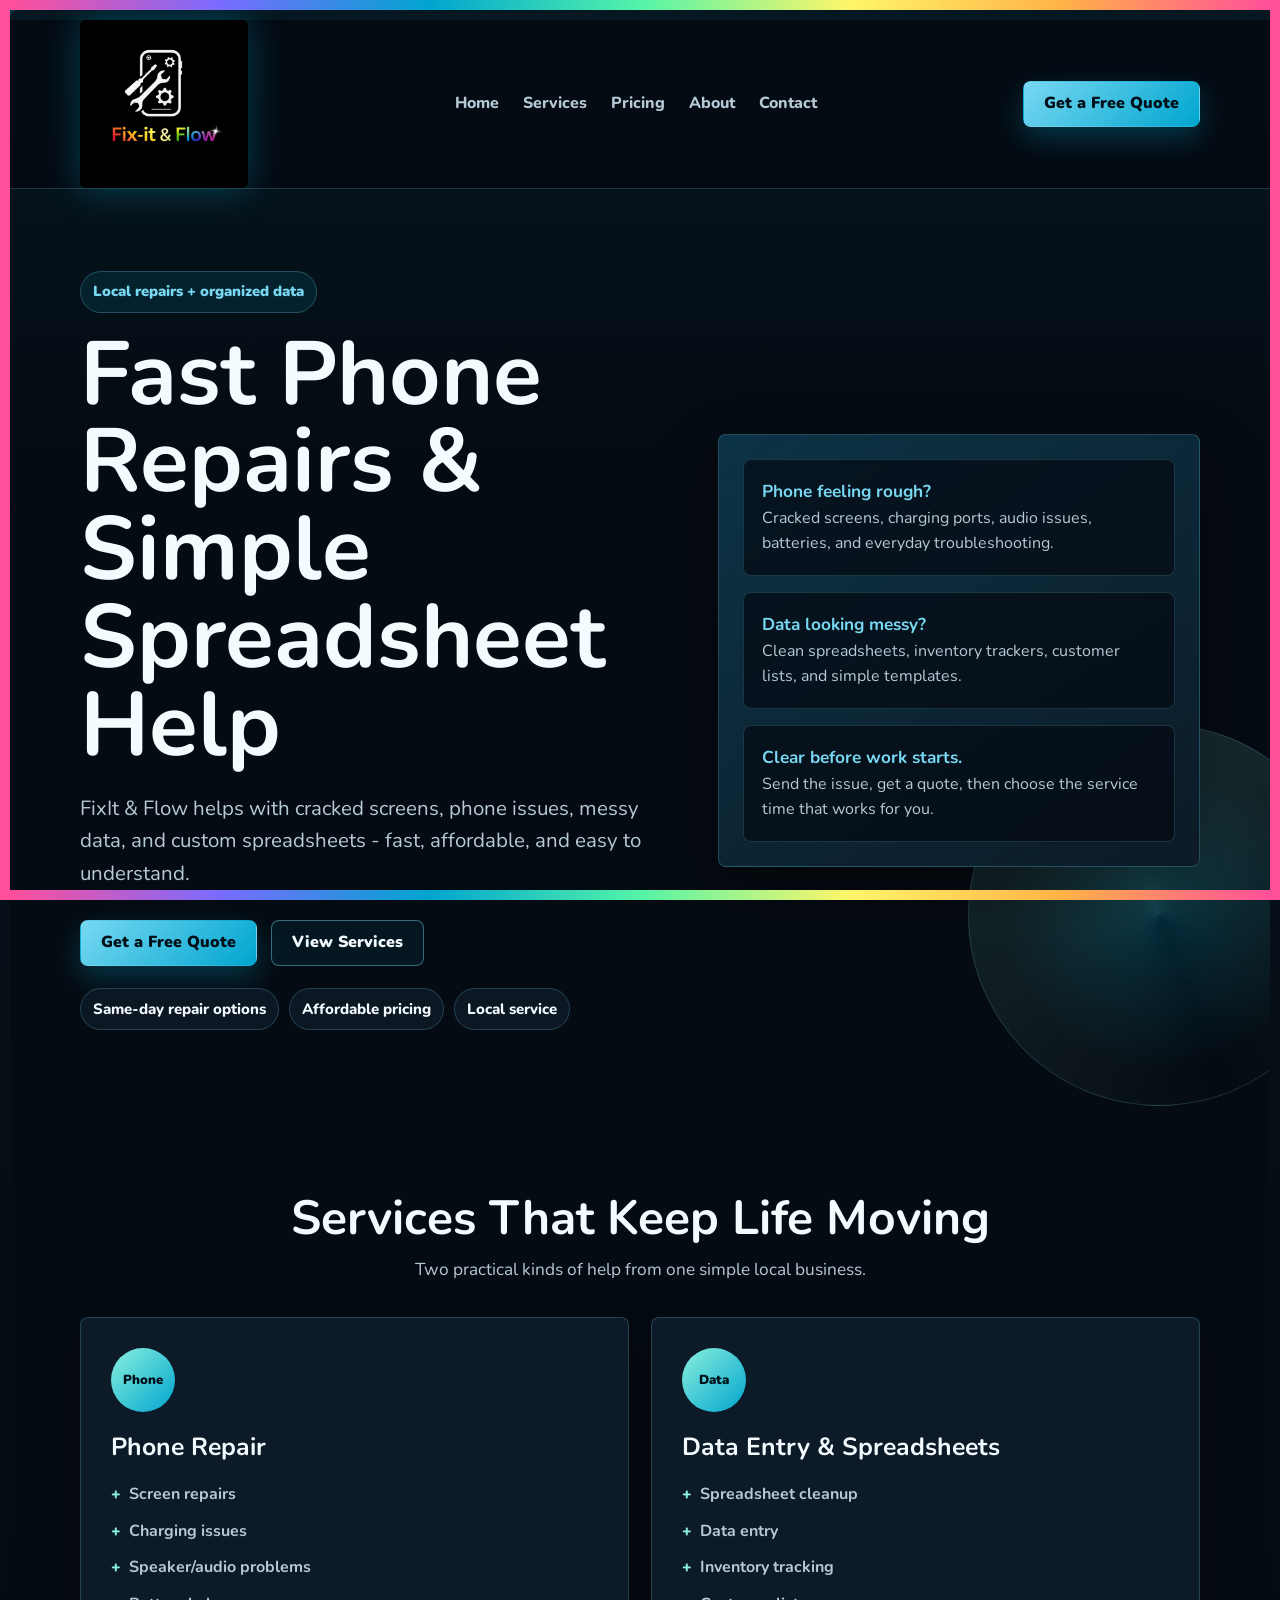
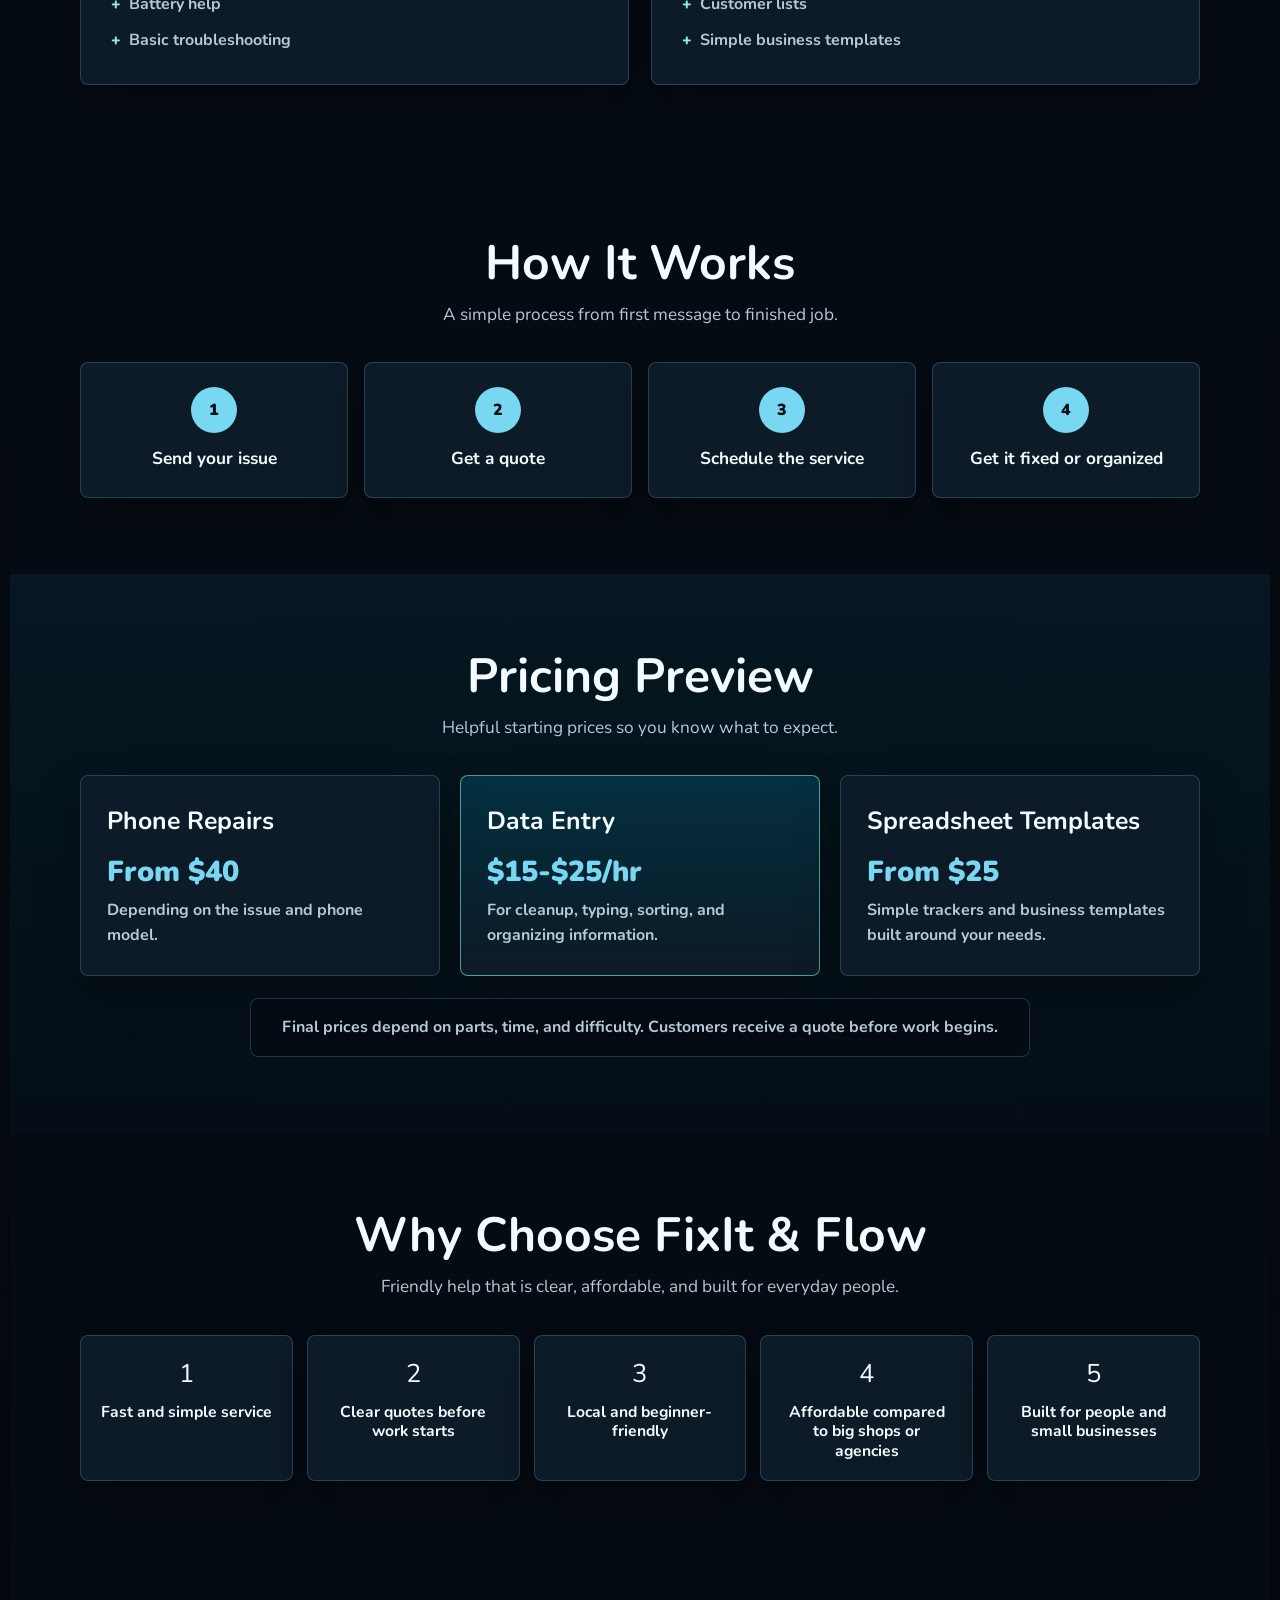
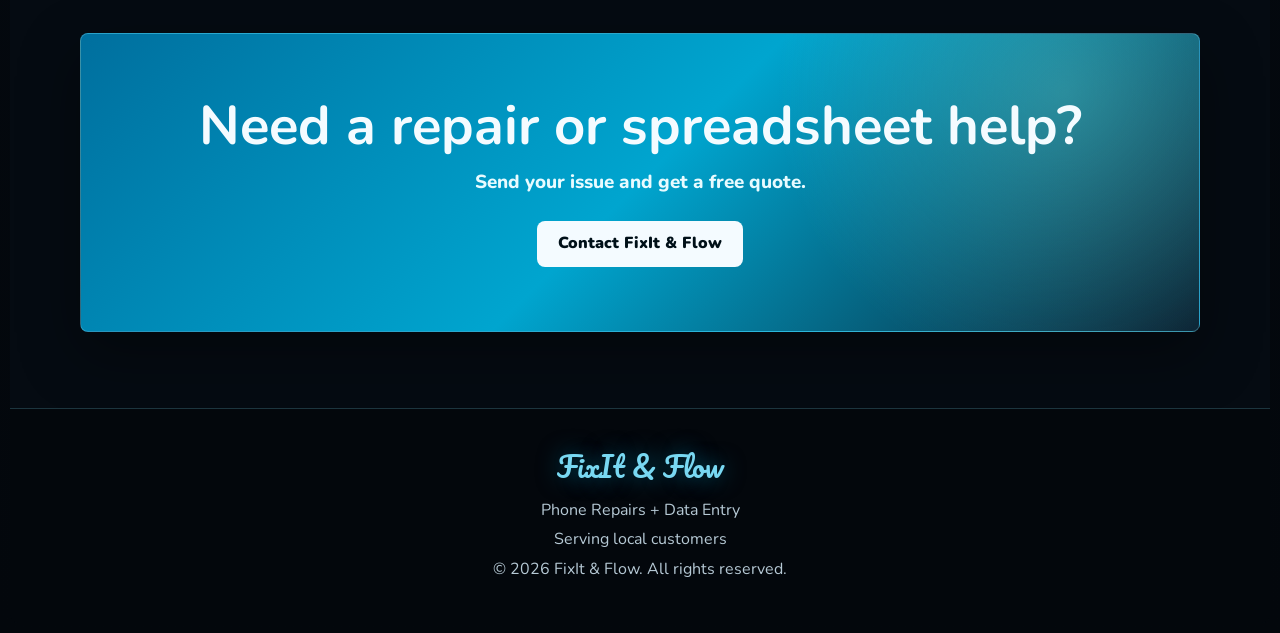
==== index.html @ 0f283ef3 "Add services page with pricing cards" ====
﻿<!DOCTYPE html>
<html lang="en">
<head>
  <meta charset="UTF-8">
  <meta name="viewport" content="width=device-width, initial-scale=1.0">
  <title>FixIt & Flow Website</title>
  <link rel="preconnect" href="https://fonts.googleapis.com">
  <link rel="preconnect" href="https://fonts.gstatic.com" crossorigin>
  <link href="https://fonts.googleapis.com/css2?family=Nunito:wght@400;600;700;800;900&family=Pacifico&display=swap" rel="stylesheet">
  <style>
    :root {
      --black: #050b12;
      --black-soft: #0a1420;
      --black-card: #0d1a27;
      --blue: #00A5CF;
      --blue-deep: #006f9e;
      --sky: #78d8f2;
      --mint: #8af0dd;
      --text: #f4fbff;
      --muted: #b6c9d5;
      --line: rgba(120, 216, 242, 0.22);
      --shadow: 0 22px 60px rgba(0, 0, 0, 0.38);
      --radius: 8px;
    }

    * {
      box-sizing: border-box;
      margin: 0;
      padding: 0;
    }

    html {
      scroll-behavior: smooth;
    }

    body {
      min-height: 100vh;
      color: var(--text);
      font-family: "Nunito", system-ui, sans-serif;
      background:
        radial-gradient(circle at top left, rgba(0, 165, 207, 0.25), transparent 34rem),
        radial-gradient(circle at 80% 10%, rgba(138, 240, 221, 0.14), transparent 32rem),
        linear-gradient(180deg, #08131e 0%, var(--black) 42%, #03070c 100%);
      line-height: 1.6;
      padding: 10px;
    }

    body::before {
      content: "";
      position: fixed;
      inset: 0;
      z-index: 50;
      pointer-events: none;
      border: 10px solid transparent;
      border-image: linear-gradient(270deg, #ff4f9a, #ffb347, #fff56a, #54f4a8, #00A5CF, #7a6cff, #ff4f9a) 1;
    }

    a {
      color: inherit;
      text-decoration: none;
    }

    ul {
      list-style: none;
    }

    .page {
      overflow: hidden;
      border-radius: 8px;
      background:
        linear-gradient(180deg, rgba(0, 165, 207, 0.08), rgba(0, 0, 0, 0) 28rem),
        var(--black);
    }

    .container {
      width: min(1120px, calc(100% - 32px));
      margin: 0 auto;
    }

    .section {
      padding: 76px 0;
    }

    .section-heading {
      max-width: 720px;
      margin: 0 auto 34px;
      text-align: center;
    }

    .section-heading h2 {
      margin-bottom: 10px;
      color: var(--text);
      font-size: clamp(2rem, 4vw, 3rem);
      line-height: 1.12;
    }

    .section-heading p {
      color: var(--muted);
      font-size: 1.08rem;
    }

    .site-header {
      position: sticky;
      top: 10px;
      z-index: 20;
      border-bottom: 1px solid var(--line);
      background: rgba(5, 11, 18, 0.9);
      backdrop-filter: blur(18px);
    }

    .nav {
      display: flex;
      align-items: center;
      justify-content: space-between;
      min-height: 78px;
      gap: 24px;
    }

    .logo {
      color: var(--sky);
      font-family: "Pacifico", cursive;
      font-size: clamp(1.7rem, 4vw, 2.25rem);
      text-shadow: 0 0 22px rgba(0, 165, 207, 0.5);
      white-space: nowrap;
    }

    .header-logo {
      display: inline-flex;
      align-items: center;
      flex: 0 0 auto;
    }

    .header-logo img {
      display: block;
      width: clamp(118px, 18vw, 168px);
      height: auto;
      border-radius: 6px;
      filter: drop-shadow(0 0 18px rgba(0, 165, 207, 0.35));
    }

    .nav-links {
      display: flex;
      align-items: center;
      gap: 24px;
      color: var(--muted);
      font-weight: 800;
    }

    .nav-links a:hover {
      color: var(--sky);
    }

    .button {
      display: inline-flex;
      align-items: center;
      justify-content: center;
      min-height: 46px;
      padding: 0 20px;
      border: 1px solid transparent;
      border-radius: var(--radius);
      font-weight: 900;
      transition: transform 180ms ease, box-shadow 180ms ease, background 180ms ease;
    }

    .button:hover {
      transform: translateY(-2px);
    }

    .button-primary {
      color: #001018;
      background: linear-gradient(135deg, var(--sky), var(--blue));
      box-shadow: 0 12px 28px rgba(0, 165, 207, 0.28);
    }

    .button-primary:hover {
      box-shadow: 0 16px 34px rgba(0, 165, 207, 0.38);
    }

    .button-secondary {
      color: var(--text);
      border-color: rgba(120, 216, 242, 0.44);
      background: rgba(0, 165, 207, 0.08);
    }

    .button-light {
      color: #001018;
      background: var(--text);
    }

    .hero {
      position: relative;
      padding: 92px 0 86px;
    }

    .hero::after {
      content: "";
      position: absolute;
      right: -80px;
      bottom: 10px;
      width: 380px;
      height: 380px;
      border: 1px solid rgba(120, 216, 242, 0.18);
      border-radius: 50%;
      background:
        radial-gradient(circle, rgba(0, 165, 207, 0.22), transparent 58%),
        conic-gradient(from 160deg, transparent, rgba(138, 240, 221, 0.18), transparent);
      opacity: 0.95;
    }

    .hero-grid {
      position: relative;
      z-index: 1;
      display: grid;
      grid-template-columns: minmax(0, 1.1fr) minmax(300px, 0.9fr);
      align-items: center;
      gap: 48px;
    }

    .eyebrow {
      display: inline-flex;
      margin-bottom: 18px;
      padding: 8px 12px;
      border: 1px solid rgba(120, 216, 242, 0.25);
      border-radius: 999px;
      color: var(--sky);
      background: rgba(0, 165, 207, 0.12);
      font-size: 0.92rem;
      font-weight: 900;
    }

    .hero h1 {
      max-width: 800px;
      font-size: clamp(2.8rem, 7vw, 5.8rem);
      line-height: 0.98;
      letter-spacing: 0;
    }

    .hero p {
      max-width: 650px;
      margin-top: 22px;
      color: var(--muted);
      font-size: clamp(1.05rem, 2vw, 1.28rem);
    }

    .hero-actions {
      display: flex;
      flex-wrap: wrap;
      gap: 14px;
      margin-top: 30px;
    }

    .badges {
      display: flex;
      flex-wrap: wrap;
      gap: 10px;
      margin-top: 22px;
    }

    .badge {
      padding: 8px 12px;
      border: 1px solid var(--line);
      border-radius: 999px;
      color: var(--text);
      background: rgba(13, 26, 39, 0.85);
      font-size: 0.94rem;
      font-weight: 800;
    }

    .hero-card {
      display: grid;
      gap: 16px;
      padding: 24px;
      border: 1px solid var(--line);
      border-radius: var(--radius);
      background:
        linear-gradient(145deg, rgba(0, 165, 207, 0.18), rgba(13, 26, 39, 0.94)),
        var(--black-card);
      box-shadow: var(--shadow);
    }

    .mini-card {
      padding: 18px;
      border: 1px solid rgba(120, 216, 242, 0.18);
      border-radius: var(--radius);
      background: rgba(5, 11, 18, 0.72);
    }

    .mini-card strong {
      display: block;
      color: var(--sky);
      font-size: 1.08rem;
    }

    .mini-card span {
      color: var(--muted);
    }

    .card-grid {
      display: grid;
      grid-template-columns: repeat(2, minmax(0, 1fr));
      gap: 22px;
    }

    .card,
    .price-card,
    .why-item,
    .step {
      border: 1px solid var(--line);
      border-radius: var(--radius);
      background: var(--black-card);
      box-shadow: 0 18px 44px rgba(0, 0, 0, 0.26);
    }

    .card {
      padding: 30px;
      transition: transform 180ms ease, border-color 180ms ease;
    }

    .card:hover,
    .price-card:hover,
    .why-item:hover,
    .step:hover {
      transform: translateY(-4px);
      border-color: rgba(120, 216, 242, 0.5);
    }

    .card-icon {
      width: 64px;
      height: 64px;
      display: grid;
      place-items: center;
      margin-bottom: 16px;
      border-radius: 50%;
      color: #001018;
      background: linear-gradient(135deg, var(--mint), var(--blue));
      font-size: 0.82rem;
      font-weight: 900;
      letter-spacing: 0;
    }

    .card h3,
    .price-card h3 {
      margin-bottom: 14px;
      font-size: 1.55rem;
    }

    .check-list {
      display: grid;
      gap: 11px;
      color: var(--muted);
      font-weight: 700;
    }

    .check-list li::before {
      content: "+";
      margin-right: 8px;
      color: var(--mint);
      font-weight: 900;
    }

    .steps-grid {
      display: grid;
      grid-template-columns: repeat(4, minmax(0, 1fr));
      gap: 16px;
    }

    .step {
      position: relative;
      padding: 24px 18px;
      text-align: center;
      transition: transform 180ms ease, border-color 180ms ease;
    }

    .step-number {
      display: grid;
      place-items: center;
      width: 46px;
      height: 46px;
      margin: 0 auto 12px;
      border-radius: 50%;
      color: #001018;
      background: var(--sky);
      font-weight: 900;
    }

    .step h3 {
      font-size: 1.08rem;
    }

    .pricing {
      background: linear-gradient(180deg, rgba(0, 165, 207, 0.08), rgba(0, 165, 207, 0.02));
    }

    .pricing-grid {
      display: grid;
      grid-template-columns: repeat(3, minmax(0, 1fr));
      gap: 20px;
    }

    .price-card {
      padding: 26px;
      transition: transform 180ms ease, border-color 180ms ease;
    }

    .price-card.featured {
      border-color: rgba(138, 240, 221, 0.58);
      background: linear-gradient(180deg, rgba(0, 165, 207, 0.2), var(--black-card));
    }

    .price {
      margin: 14px 0 10px;
      color: var(--sky);
      font-size: 1.8rem;
      font-weight: 900;
      line-height: 1.1;
    }

    .price-card p {
      color: var(--muted);
      font-weight: 700;
    }

    .pricing-note {
      margin: 22px auto 0;
      max-width: 780px;
      padding: 16px 18px;
      border: 1px solid var(--line);
      border-radius: var(--radius);
      color: var(--muted);
      background: rgba(5, 11, 18, 0.72);
      text-align: center;
      font-weight: 700;
    }

    .why-grid {
      display: grid;
      grid-template-columns: repeat(5, minmax(0, 1fr));
      gap: 14px;
    }

    .why-item {
      padding: 18px;
      text-align: center;
      transition: transform 180ms ease, border-color 180ms ease;
    }

    .why-item span {
      display: block;
      margin-bottom: 8px;
      font-size: 1.6rem;
    }

    .why-item strong {
      display: block;
      font-size: 0.98rem;
      line-height: 1.25;
    }

    .cta {
      padding: 76px 0;
    }

    .cta-panel {
      padding: clamp(34px, 7vw, 64px);
      border: 1px solid rgba(120, 216, 242, 0.35);
      border-radius: var(--radius);
      background:
        radial-gradient(circle at 88% 20%, rgba(138, 240, 221, 0.28), transparent 18rem),
        linear-gradient(135deg, var(--blue-deep), var(--blue), #0b2232);
      color: var(--text);
      text-align: center;
      box-shadow: var(--shadow);
    }

    .cta-panel h2 {
      font-size: clamp(2rem, 5vw, 3.4rem);
      line-height: 1.05;
    }

    .cta-panel p {
      margin: 12px auto 24px;
      max-width: 520px;
      color: #e8fbff;
      font-size: 1.18rem;
      font-weight: 800;
    }

    .footer {
      padding: 36px 0;
      border-top: 1px solid var(--line);
      color: var(--muted);
      background: #03070c;
      text-align: center;
    }

    .footer .logo {
      display: block;
      margin-bottom: 8px;
      font-size: 1.75rem;
    }

    .footer p {
      margin: 4px 0;
    }

    @media (max-width: 900px) {
      .nav {
        align-items: flex-start;
        flex-direction: column;
        padding: 16px 0;
      }

      .nav-links {
        width: 100%;
        flex-wrap: wrap;
        gap: 14px 18px;
      }

      .nav .button {
        width: 100%;
      }

      .hero-grid,
      .card-grid,
      .pricing-grid {
        grid-template-columns: 1fr;
      }

      .steps-grid,
      .why-grid {
        grid-template-columns: repeat(2, minmax(0, 1fr));
      }
    }

    @media (max-width: 560px) {
      body {
        padding: 7px;
      }

      body::before {
        border-width: 7px;
      }

      .container {
        width: min(100% - 22px, 1120px);
      }

      .section {
        padding: 56px 0;
      }

      .hero {
        padding: 58px 0 56px;
      }

      .header-logo img {
        width: 132px;
      }

      .hero-actions .button {
        width: 100%;
      }

      .badges {
        align-items: stretch;
        flex-direction: column;
      }

      .steps-grid,
      .why-grid {
        grid-template-columns: 1fr;
      }

      .card,
      .price-card,
      .hero-card {
        padding: 22px;
      }
    }
  </style>
</head>
<body>
  <div class="page">
    <header class="site-header" id="home">
      <nav class="container nav" aria-label="Main navigation">
        <a class="header-logo" href="index.html" aria-label="FixIt & Flow home">
          <img src="fixit-flow-logo.jpeg" alt="Fix-it & Flow logo">
        </a>
        <div class="nav-links">
          <a href="index.html">Home</a>
          <a href="services.html">Services</a>
          <a href="services.html#pricing">Pricing</a>
          <a href="about.html">About</a>
          <a href="business-card.html">Contact</a>
        </div>
        <a class="button button-primary" href="business-card.html">Get a Free Quote</a>
      </nav>
    </header>

    <main>
      <section class="hero">
        <div class="container hero-grid">
          <div>
            <span class="eyebrow">Local repairs + organized data</span>
            <h1>Fast Phone Repairs & Simple Spreadsheet Help</h1>
            <p>FixIt & Flow helps with cracked screens, phone issues, messy data, and custom spreadsheets - fast, affordable, and easy to understand.</p>
            <div class="hero-actions">
              <a class="button button-primary" href="business-card.html">Get a Free Quote</a>
              <a class="button button-secondary" href="services.html">View Services</a>
            </div>
            <div class="badges">
              <span class="badge">Same-day repair options</span>
              <span class="badge">Affordable pricing</span>
              <span class="badge">Local service</span>
            </div>
          </div>

          <div class="hero-card" aria-label="Service highlights">
            <div class="mini-card">
              <strong>Phone feeling rough?</strong>
              <span>Cracked screens, charging ports, audio issues, batteries, and everyday troubleshooting.</span>
            </div>
            <div class="mini-card">
              <strong>Data looking messy?</strong>
              <span>Clean spreadsheets, inventory trackers, customer lists, and simple templates.</span>
            </div>
            <div class="mini-card">
              <strong>Clear before work starts.</strong>
              <span>Send the issue, get a quote, then choose the service time that works for you.</span>
            </div>
          </div>
        </div>
      </section>

      <section class="section" id="services">
        <div class="container">
          <div class="section-heading">
            <h2>Services That Keep Life Moving</h2>
            <p>Two practical kinds of help from one simple local business.</p>
          </div>

          <div class="card-grid">
            <article class="card">
              <div class="card-icon">Phone</div>
              <h3>Phone Repair</h3>
              <ul class="check-list">
                <li>Screen repairs</li>
                <li>Charging issues</li>
                <li>Speaker/audio problems</li>
                <li>Battery help</li>
                <li>Basic troubleshooting</li>
              </ul>
            </article>

            <article class="card">
              <div class="card-icon">Data</div>
              <h3>Data Entry & Spreadsheets</h3>
              <ul class="check-list">
                <li>Spreadsheet cleanup</li>
                <li>Data entry</li>
                <li>Inventory tracking</li>
                <li>Customer lists</li>
                <li>Simple business templates</li>
              </ul>
            </article>
          </div>
        </div>
      </section>

      <section class="section">
        <div class="container">
          <div class="section-heading">
            <h2>How It Works</h2>
            <p>A simple process from first message to finished job.</p>
          </div>

          <div class="steps-grid">
            <article class="step">
              <div class="step-number">1</div>
              <h3>Send your issue</h3>
            </article>
            <article class="step">
              <div class="step-number">2</div>
              <h3>Get a quote</h3>
            </article>
            <article class="step">
              <div class="step-number">3</div>
              <h3>Schedule the service</h3>
            </article>
            <article class="step">
              <div class="step-number">4</div>
              <h3>Get it fixed or organized</h3>
            </article>
          </div>
        </div>
      </section>

      <section class="section pricing" id="pricing">
        <div class="container">
          <div class="section-heading">
            <h2>Pricing Preview</h2>
            <p>Helpful starting prices so you know what to expect.</p>
          </div>

          <div class="pricing-grid">
            <article class="price-card">
              <h3>Phone Repairs</h3>
              <div class="price">From $40</div>
              <p>Depending on the issue and phone model.</p>
            </article>
            <article class="price-card featured">
              <h3>Data Entry</h3>
              <div class="price">$15-$25/hr</div>
              <p>For cleanup, typing, sorting, and organizing information.</p>
            </article>
            <article class="price-card">
              <h3>Spreadsheet Templates</h3>
              <div class="price">From $25</div>
              <p>Simple trackers and business templates built around your needs.</p>
            </article>
          </div>

          <p class="pricing-note">Final prices depend on parts, time, and difficulty. Customers receive a quote before work begins.</p>
        </div>
      </section>

      <section class="section" id="about">
        <div class="container">
          <div class="section-heading">
            <h2>Why Choose FixIt & Flow</h2>
            <p>Friendly help that is clear, affordable, and built for everyday people.</p>
          </div>

          <div class="why-grid">
            <article class="why-item"><span>1</span><strong>Fast and simple service</strong></article>
            <article class="why-item"><span>2</span><strong>Clear quotes before work starts</strong></article>
            <article class="why-item"><span>3</span><strong>Local and beginner-friendly</strong></article>
            <article class="why-item"><span>4</span><strong>Affordable compared to big shops or agencies</strong></article>
            <article class="why-item"><span>5</span><strong>Built for people and small businesses</strong></article>
          </div>
        </div>
      </section>

      <section class="cta" id="contact">
        <div class="container">
          <div class="cta-panel">
            <h2>Need a repair or spreadsheet help?</h2>
            <p>Send your issue and get a free quote.</p>
            <a class="button button-light" href="business-card.html">Contact FixIt & Flow</a>
          </div>
        </div>
      </section>
    </main>

    <footer class="footer">
      <div class="container">
        <span class="logo">FixIt & Flow</span>
        <p>Phone Repairs + Data Entry</p>
        <p>Serving local customers</p>
        <p>&copy; 2026 FixIt & Flow. All rights reserved.</p>
      </div>
    </footer>
  </div>
</body>
</html>
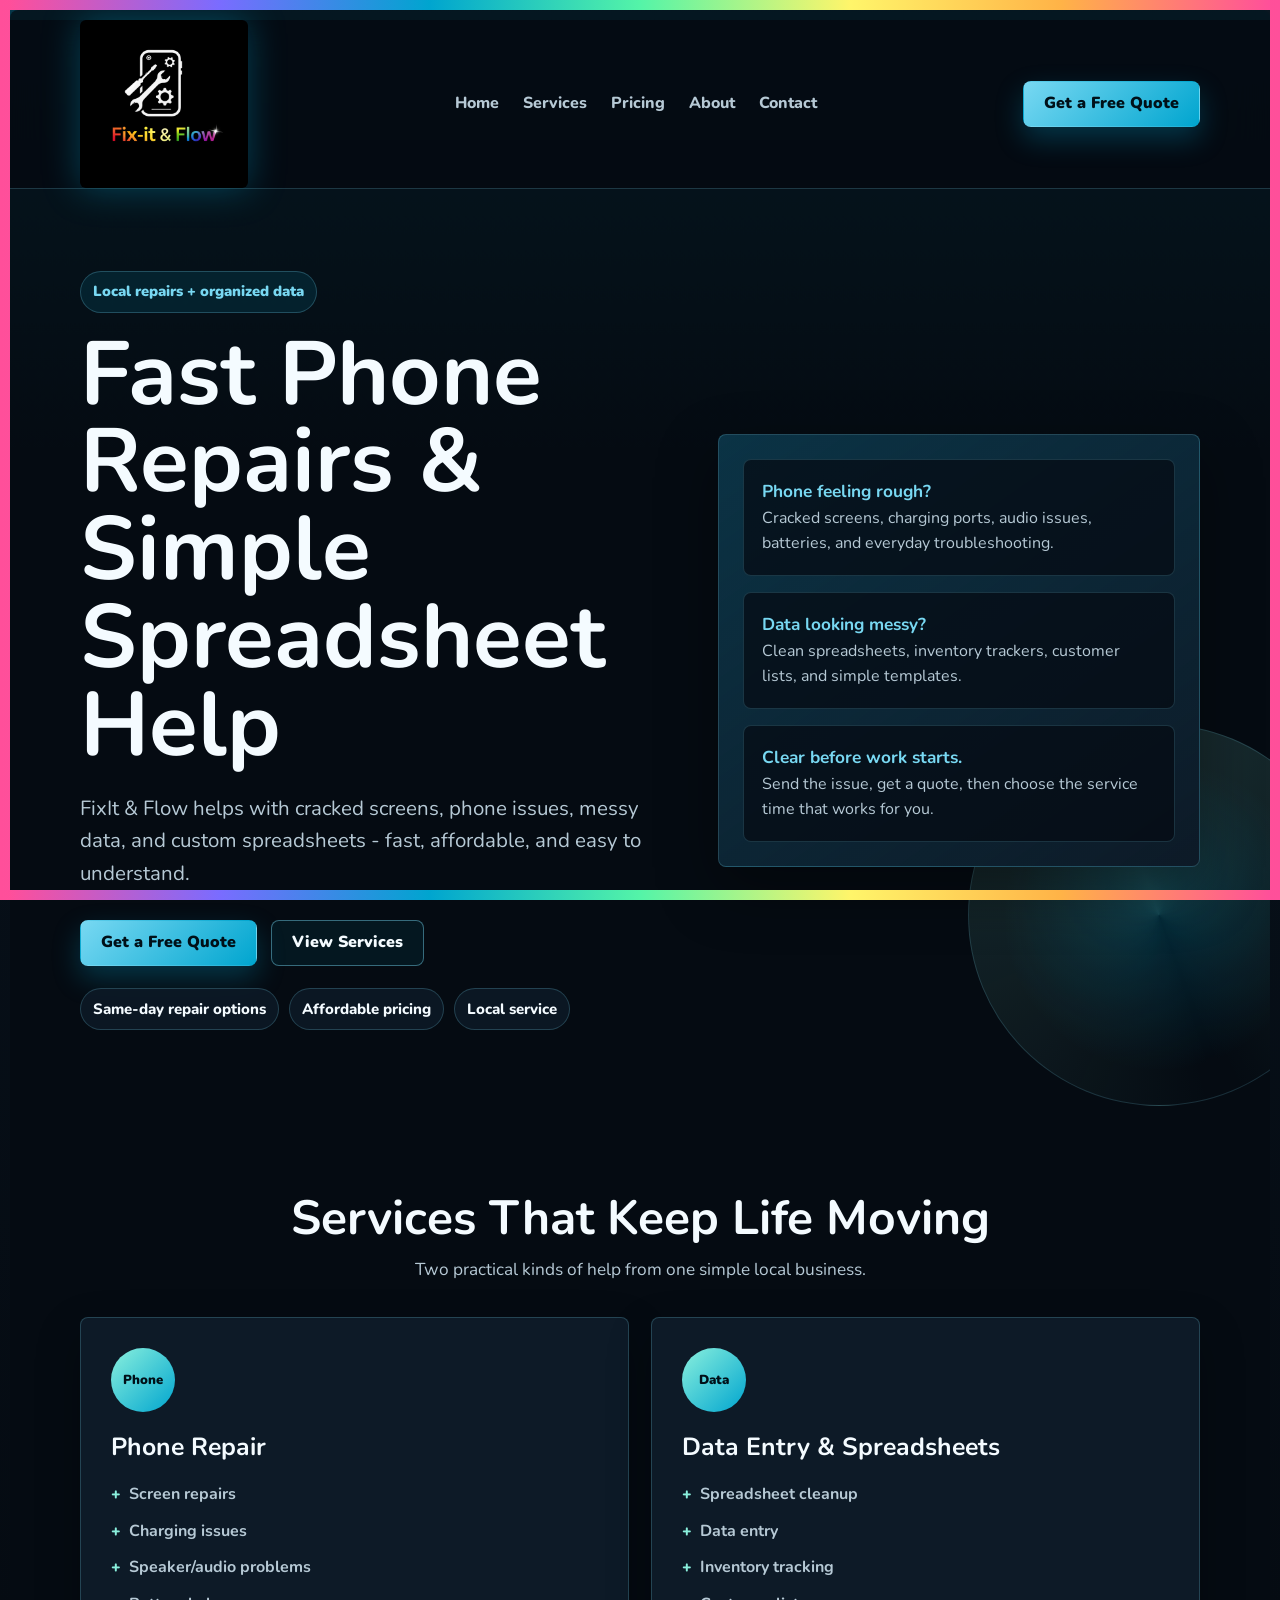
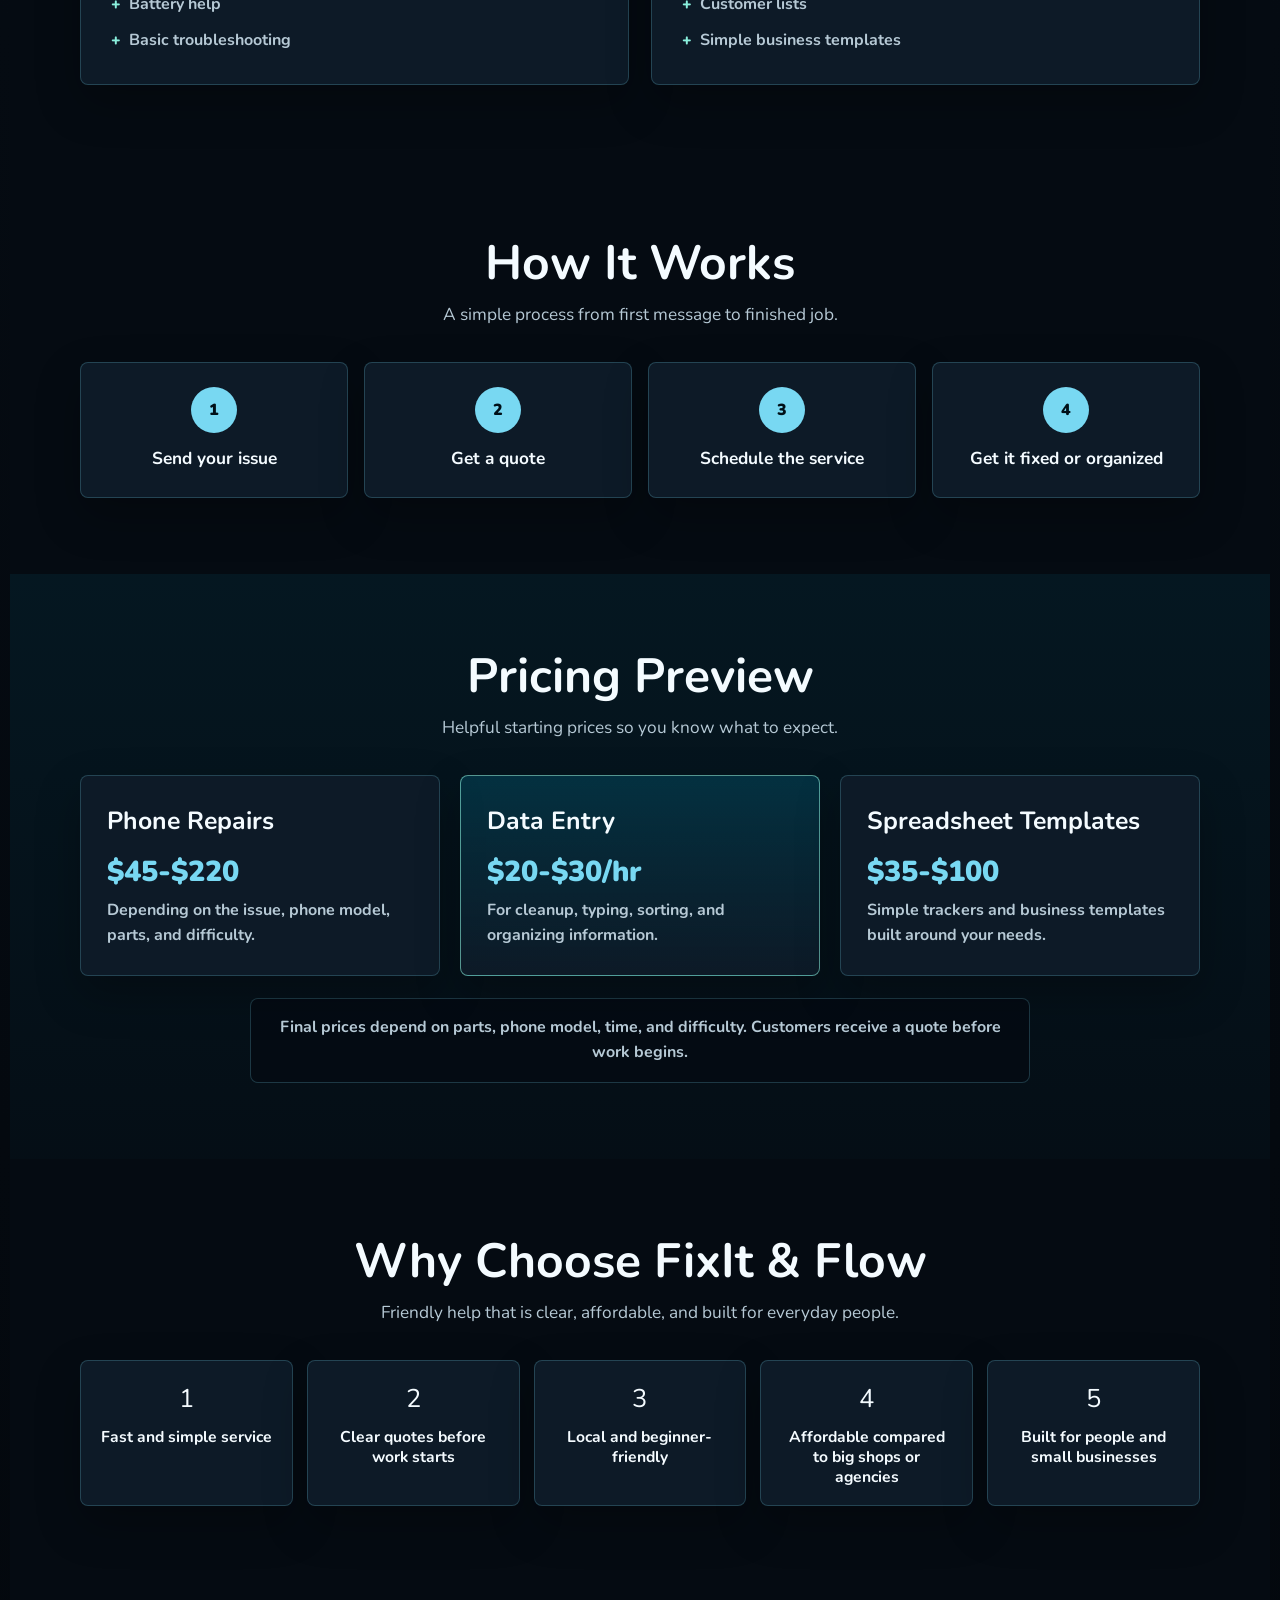
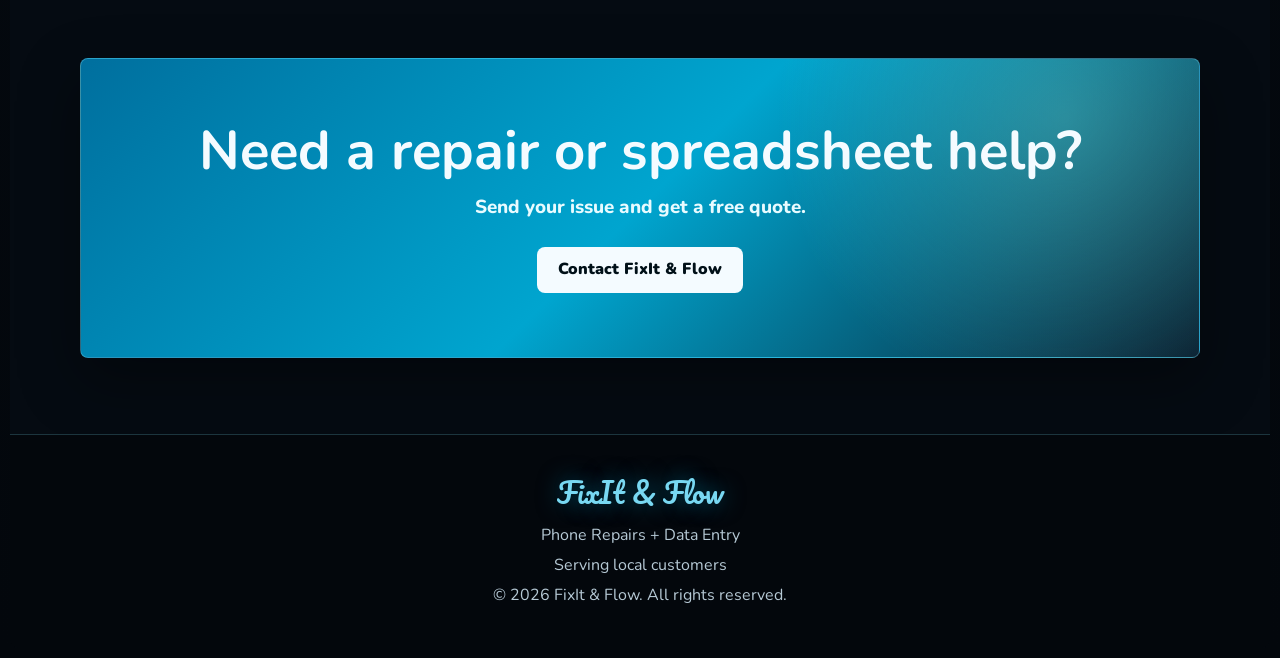
==== commit acb2e0bb: "Update services with realistic pricing" ====
--- a/index.html
+++ b/index.html
@@ -705,22 +705,22 @@
           <div class="pricing-grid">
             <article class="price-card">
               <h3>Phone Repairs</h3>
-              <div class="price">From $40</div>
-              <p>Depending on the issue and phone model.</p>
+              <div class="price">$45-$220</div>
+              <p>Depending on the issue, phone model, parts, and difficulty.</p>
             </article>
             <article class="price-card featured">
               <h3>Data Entry</h3>
-              <div class="price">$15-$25/hr</div>
+              <div class="price">$20-$30/hr</div>
               <p>For cleanup, typing, sorting, and organizing information.</p>
             </article>
             <article class="price-card">
               <h3>Spreadsheet Templates</h3>
-              <div class="price">From $25</div>
+              <div class="price">$35-$100</div>
               <p>Simple trackers and business templates built around your needs.</p>
             </article>
           </div>
 
-          <p class="pricing-note">Final prices depend on parts, time, and difficulty. Customers receive a quote before work begins.</p>
+          <p class="pricing-note">Final prices depend on parts, phone model, time, and difficulty. Customers receive a quote before work begins.</p>
         </div>
       </section>
 
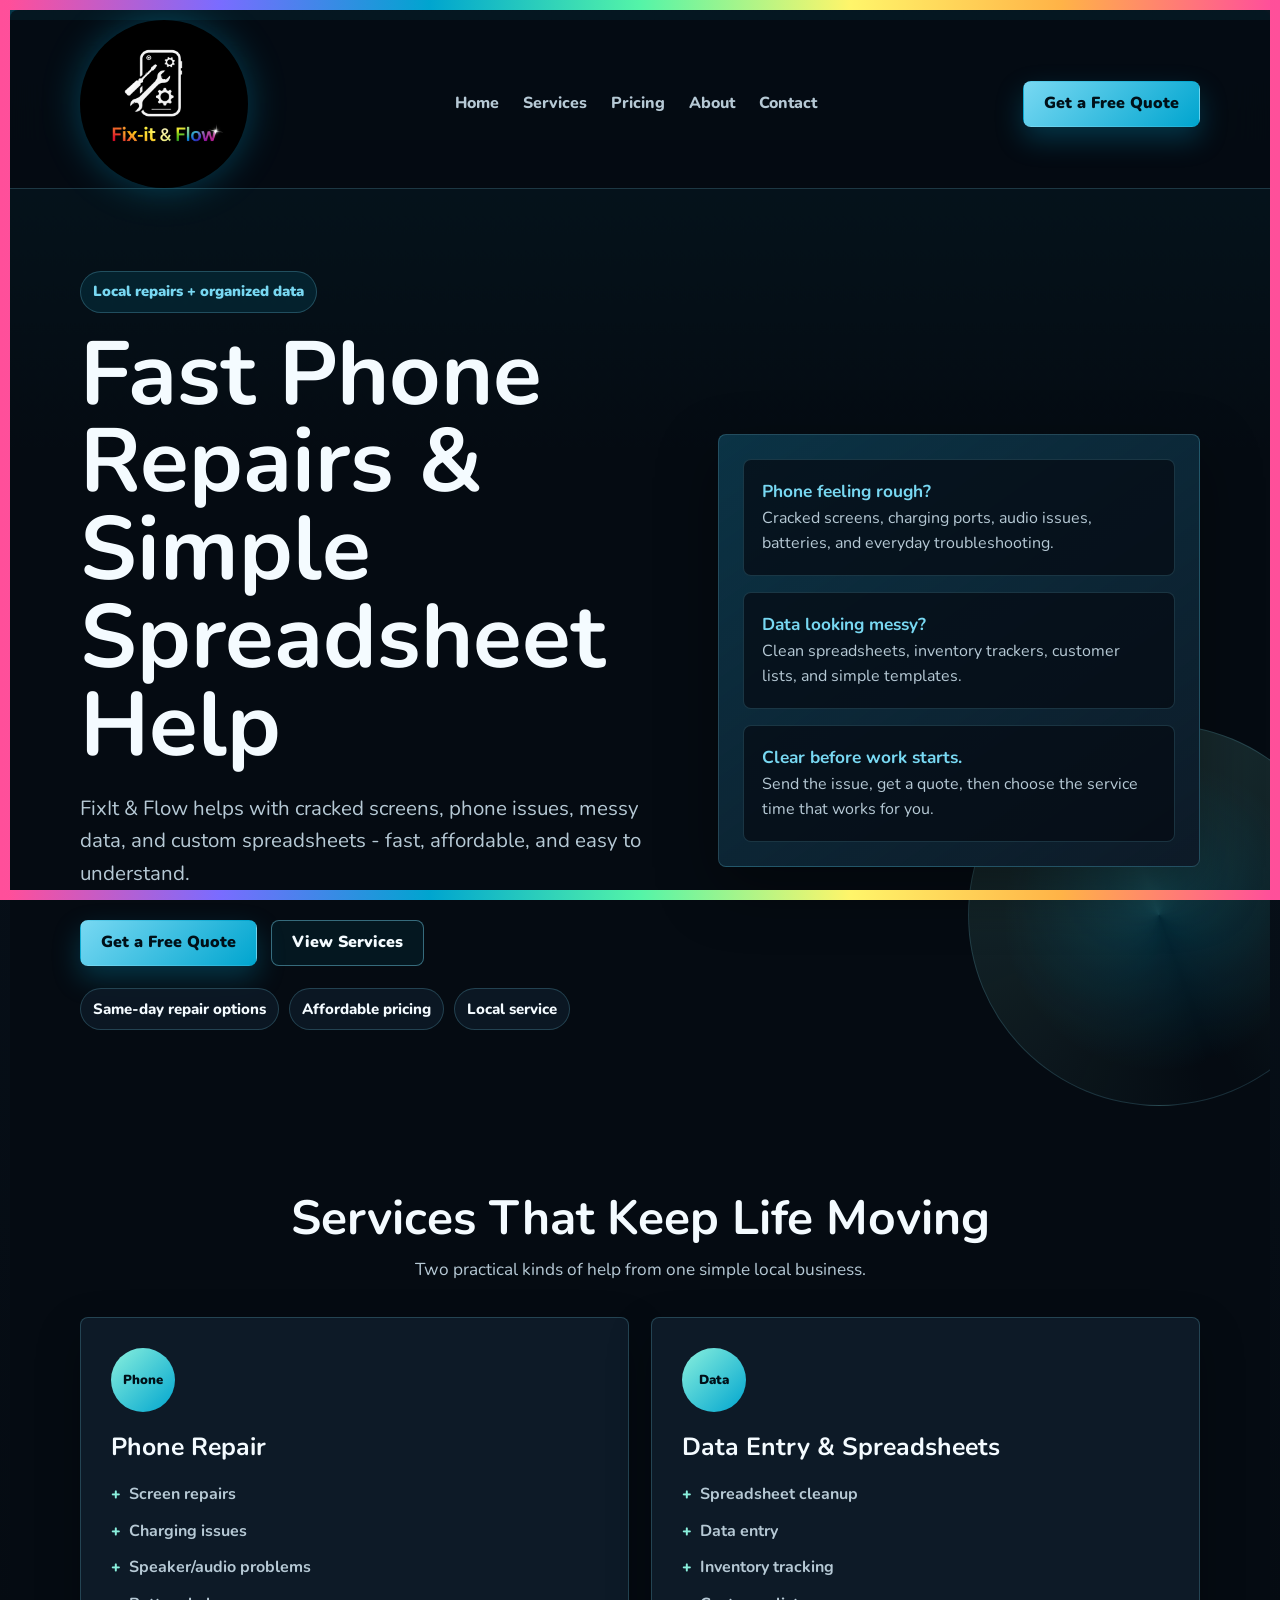
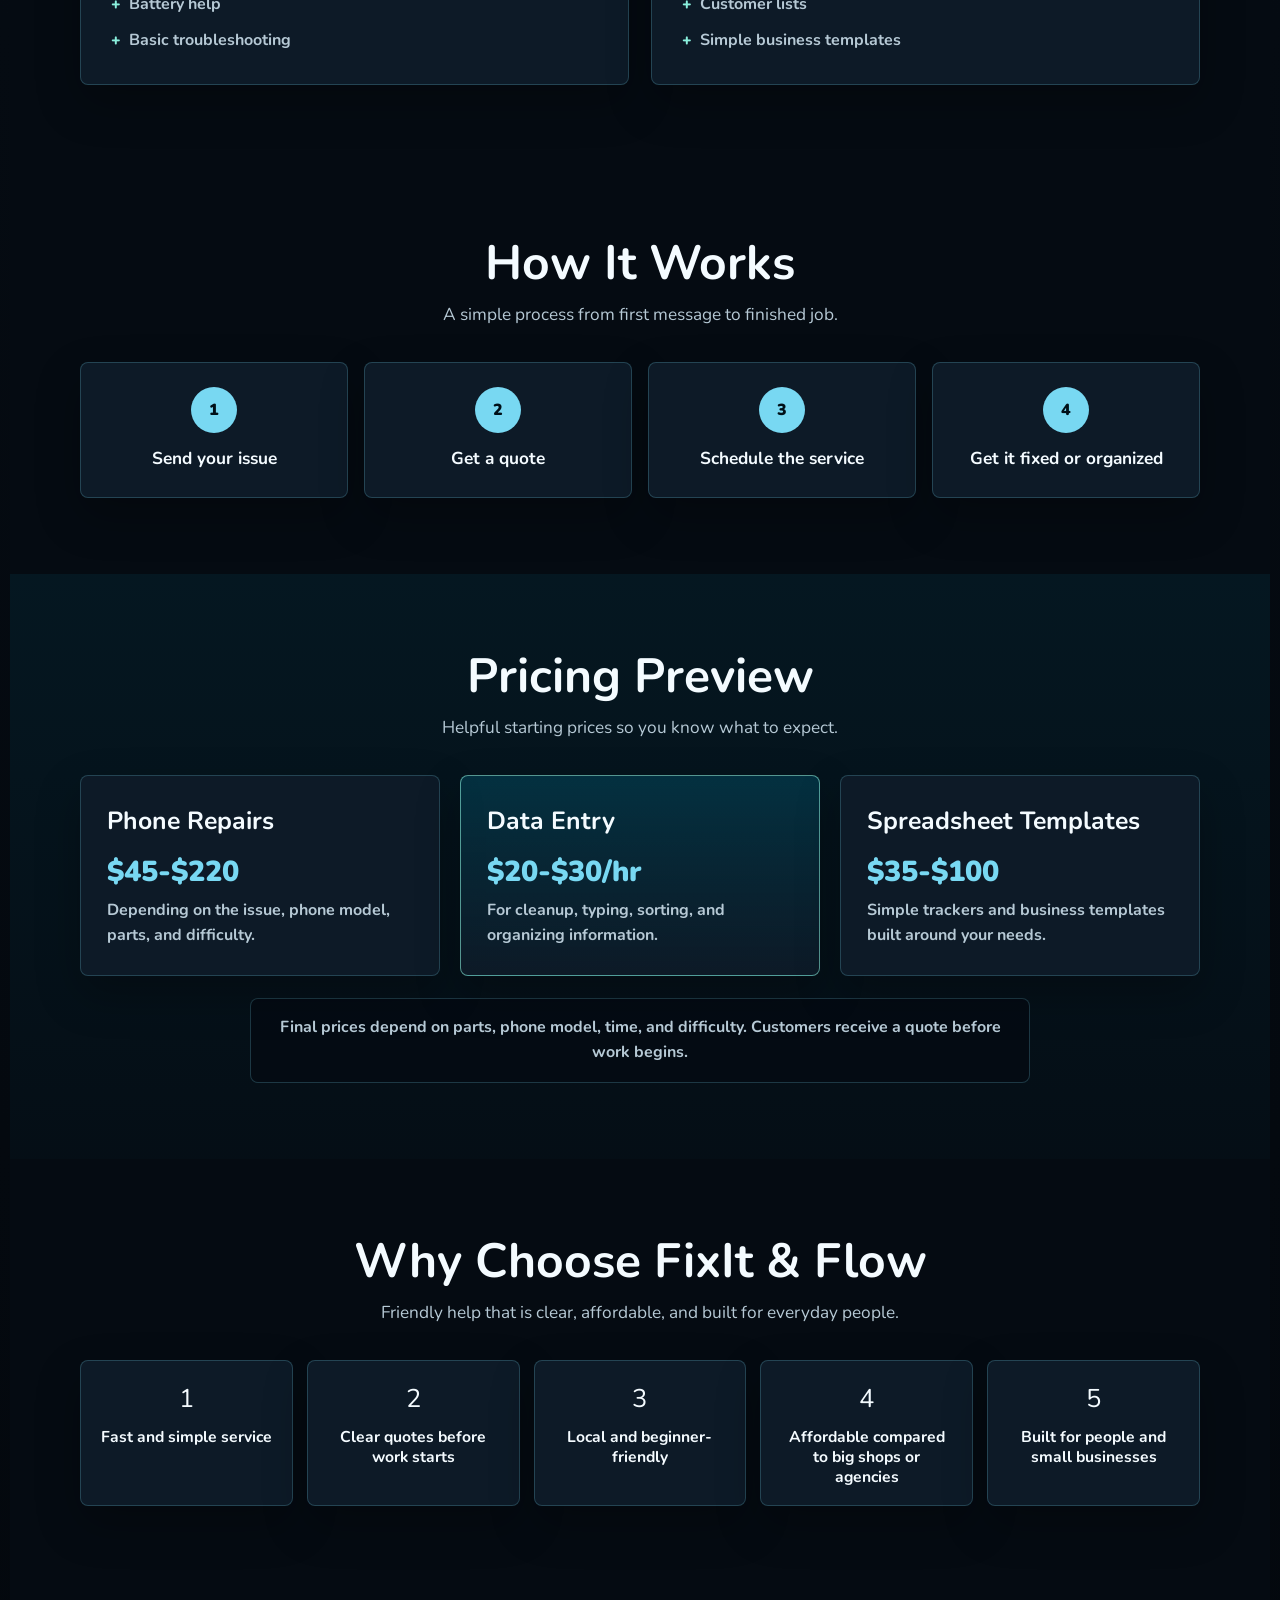
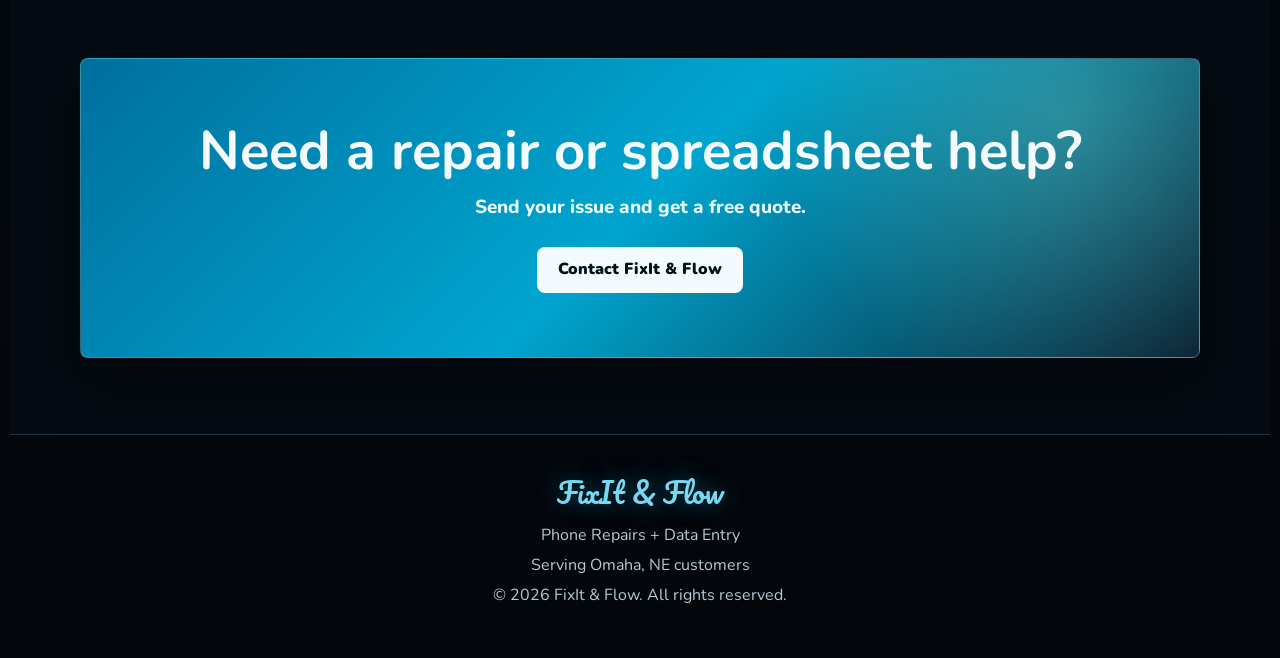
==== commit 70b9c81d: "Specify Omaha service area" ====
--- a/index.html
+++ b/index.html
@@ -134,7 +134,8 @@
       display: block;
       width: clamp(118px, 18vw, 168px);
       height: auto;
-      border-radius: 6px;
+      border-radius: 50%;
+      object-fit: cover;
       filter: drop-shadow(0 0 18px rgba(0, 165, 207, 0.35));
     }
 
@@ -583,17 +584,17 @@
   <div class="page">
     <header class="site-header" id="home">
       <nav class="container nav" aria-label="Main navigation">
-        <a class="header-logo" href="index.html" aria-label="FixIt & Flow home">
+        <a class="header-logo" href="homepage with logo.html" aria-label="FixIt & Flow home">
           <img src="fixit-flow-logo.jpeg" alt="Fix-it & Flow logo">
         </a>
         <div class="nav-links">
-          <a href="index.html">Home</a>
+          <a href="homepage with logo.html">Home</a>
           <a href="services.html">Services</a>
           <a href="services.html#pricing">Pricing</a>
           <a href="about.html">About</a>
-          <a href="business-card.html">Contact</a>
+          <a href="contact.html">Contact</a>
         </div>
-        <a class="button button-primary" href="business-card.html">Get a Free Quote</a>
+        <a class="button button-primary" href="contact.html">Get a Free Quote</a>
       </nav>
     </header>
 
@@ -605,7 +606,7 @@
             <h1>Fast Phone Repairs & Simple Spreadsheet Help</h1>
             <p>FixIt & Flow helps with cracked screens, phone issues, messy data, and custom spreadsheets - fast, affordable, and easy to understand.</p>
             <div class="hero-actions">
-              <a class="button button-primary" href="business-card.html">Get a Free Quote</a>
+              <a class="button button-primary" href="contact.html">Get a Free Quote</a>
               <a class="button button-secondary" href="services.html">View Services</a>
             </div>
             <div class="badges">
@@ -746,7 +747,7 @@
           <div class="cta-panel">
             <h2>Need a repair or spreadsheet help?</h2>
             <p>Send your issue and get a free quote.</p>
-            <a class="button button-light" href="business-card.html">Contact FixIt & Flow</a>
+            <a class="button button-light" href="contact.html">Contact FixIt & Flow</a>
           </div>
         </div>
       </section>
@@ -756,7 +757,7 @@
       <div class="container">
         <span class="logo">FixIt & Flow</span>
         <p>Phone Repairs + Data Entry</p>
-        <p>Serving local customers</p>
+        <p>Serving Omaha, NE customers</p>
         <p>&copy; 2026 FixIt & Flow. All rights reserved.</p>
       </div>
     </footer>
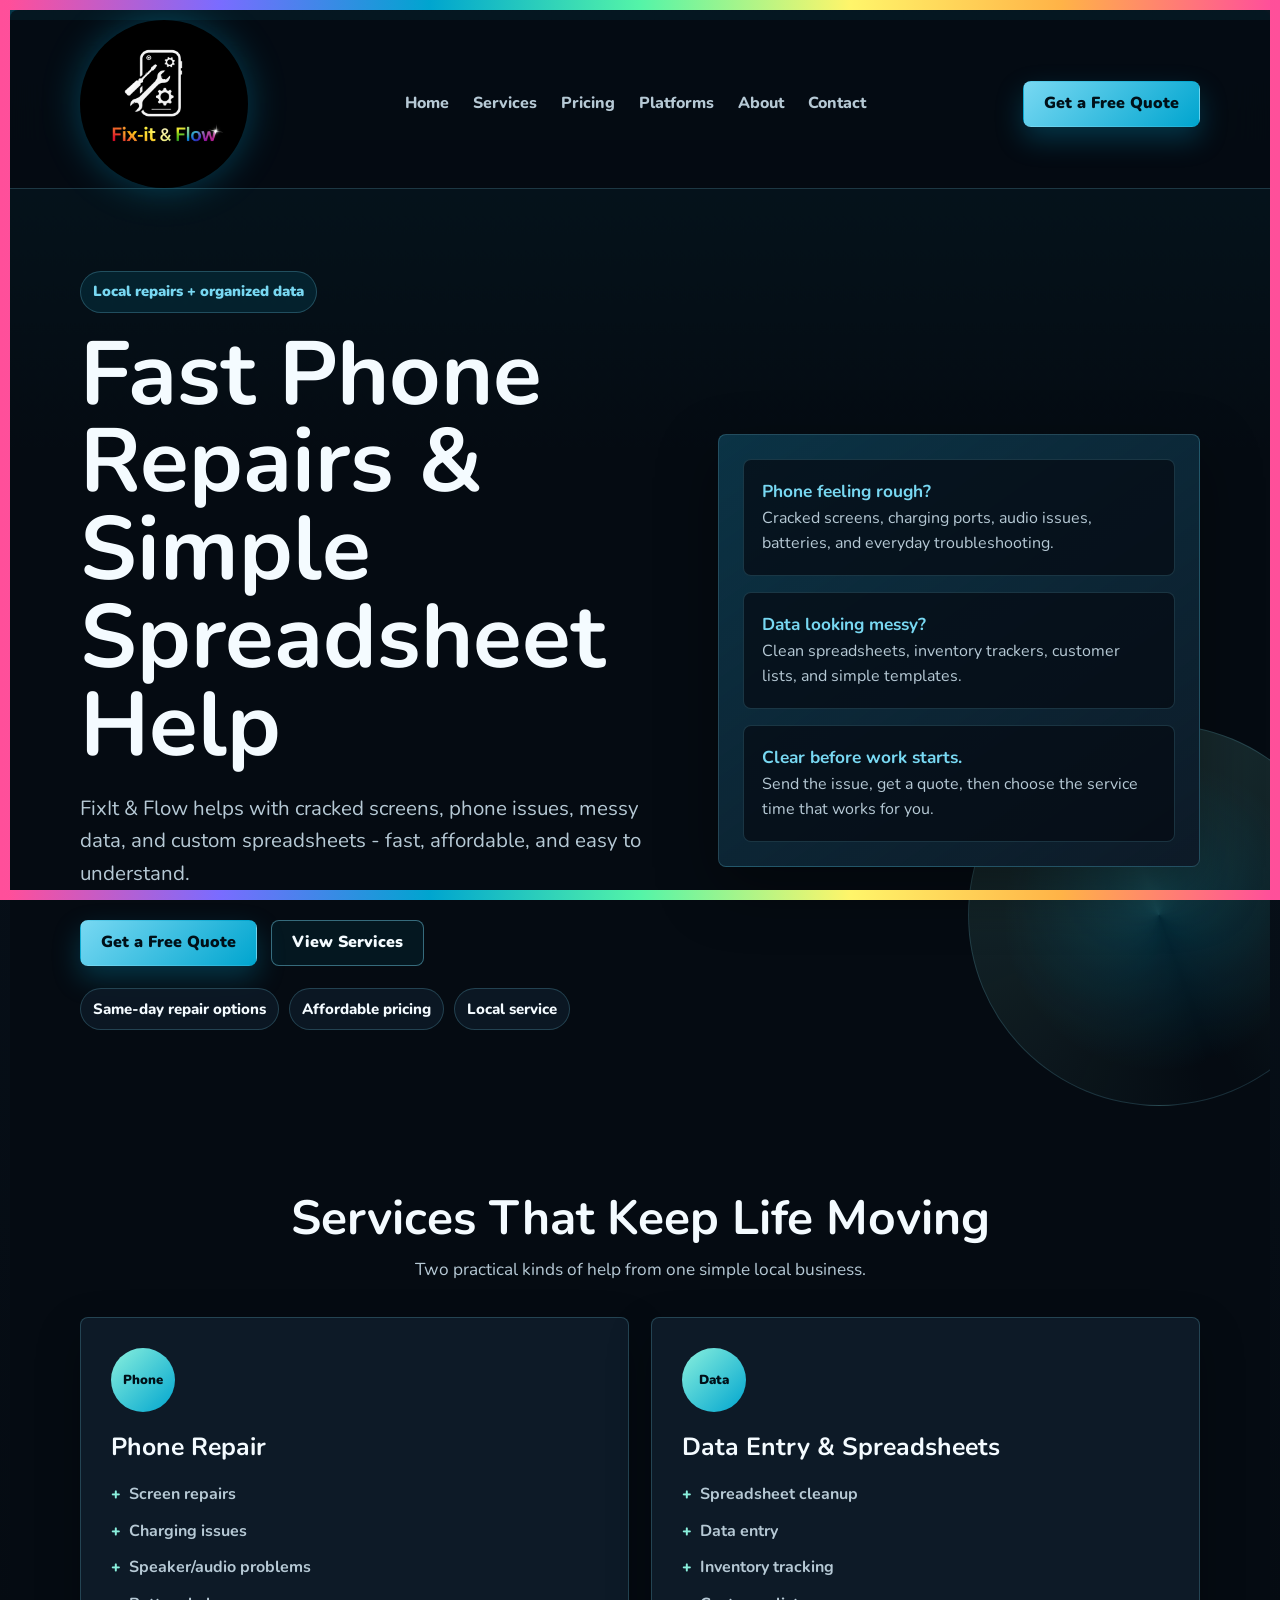
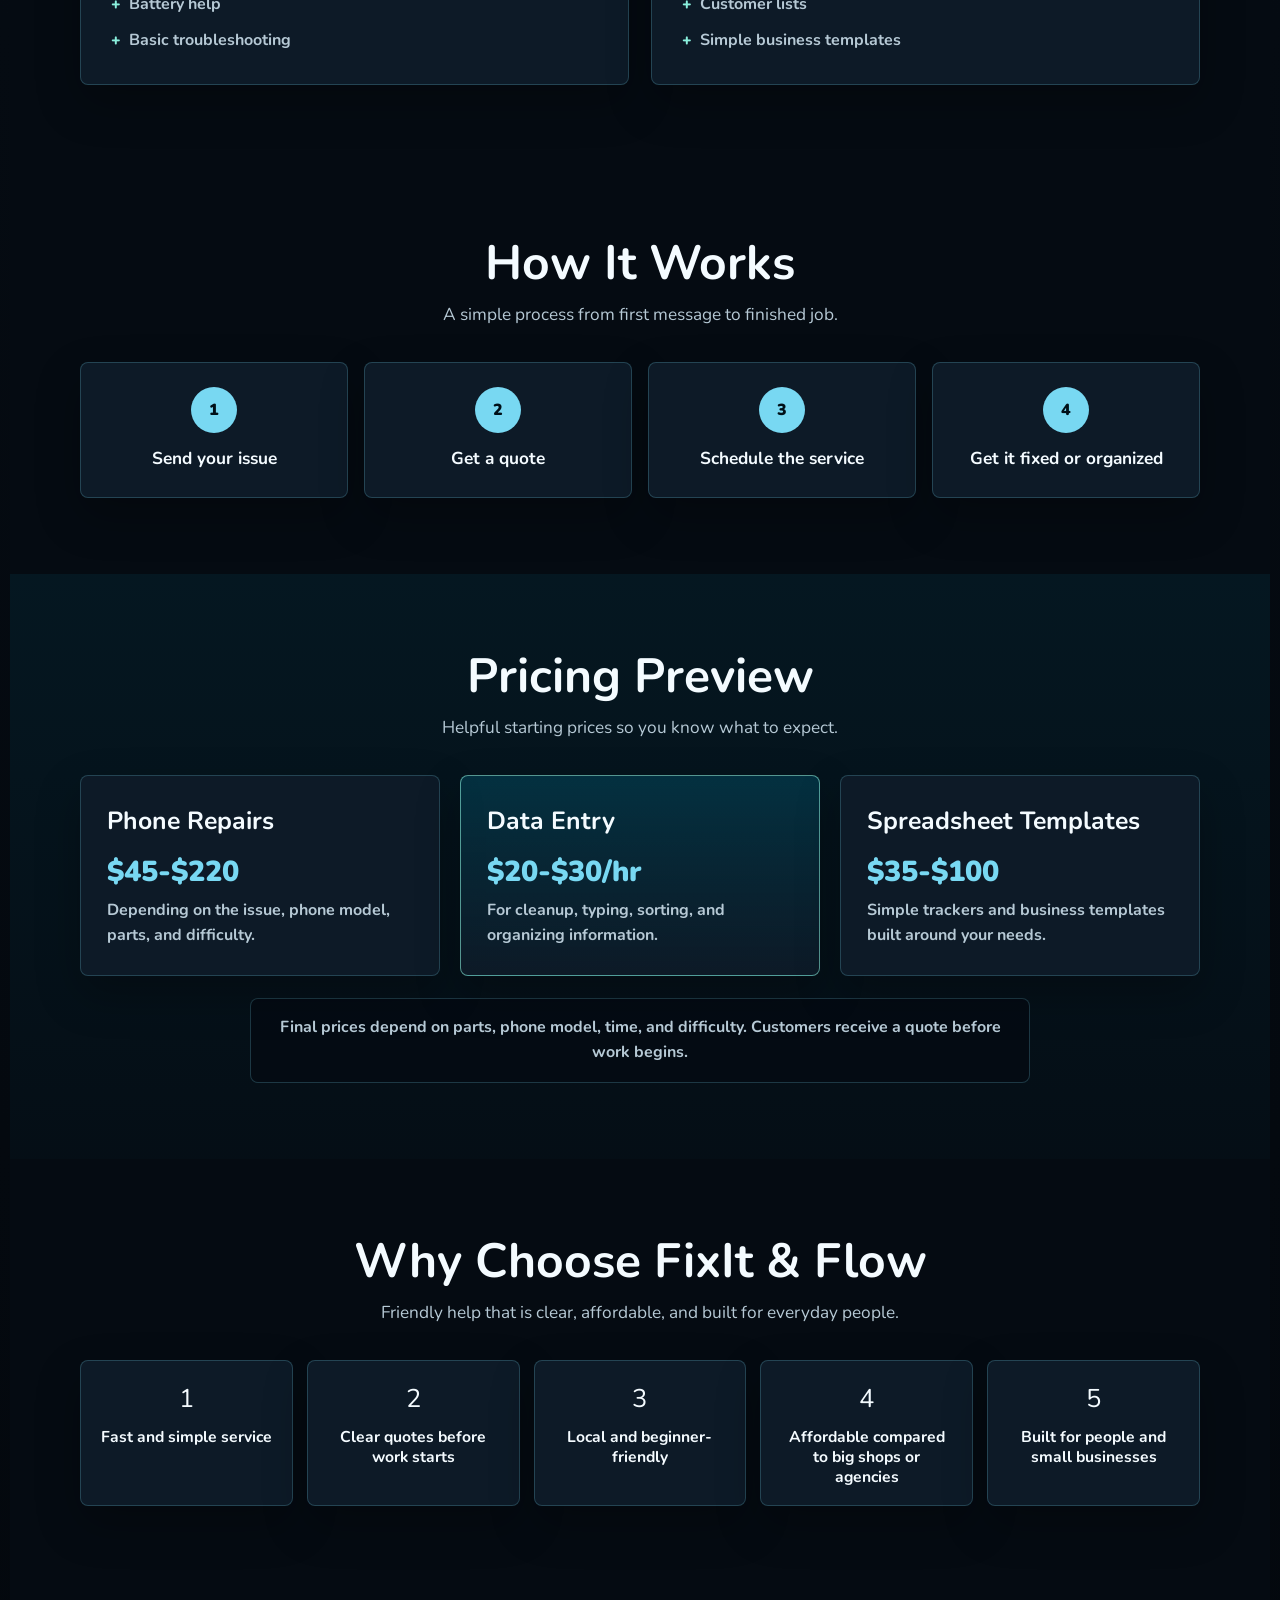
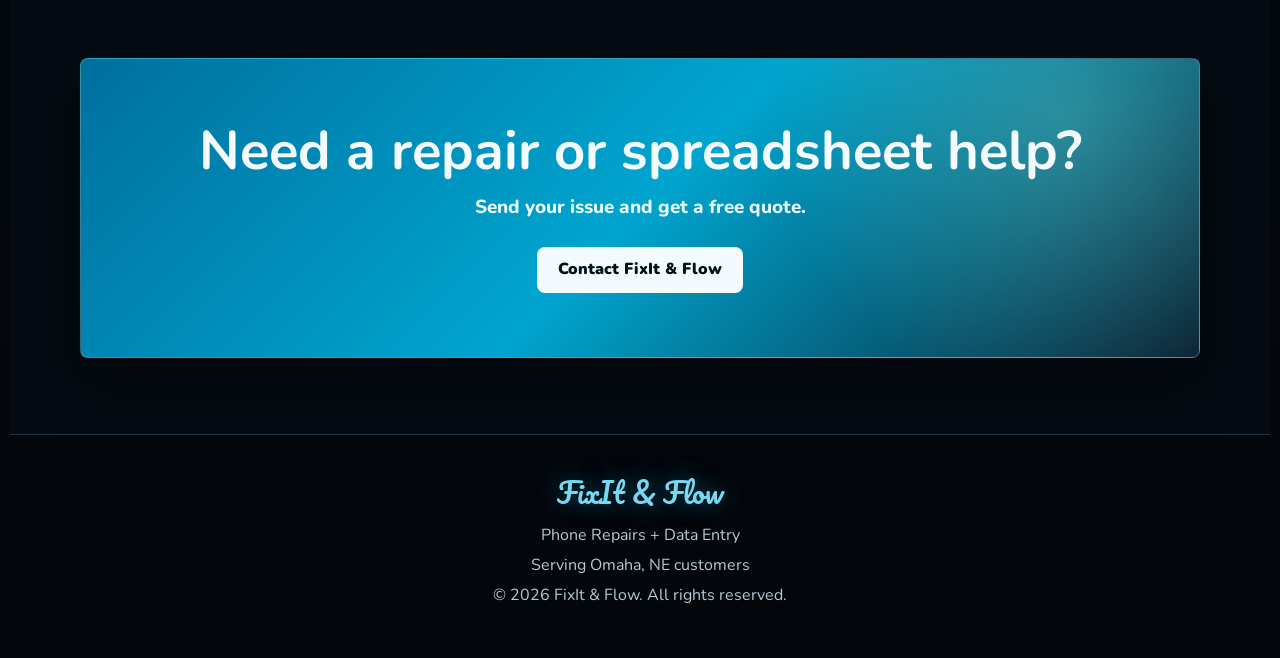
==== commit 0ca19029: "Add platform research dashboard" ====
--- a/index.html
+++ b/index.html
@@ -591,10 +591,11 @@
           <a href="homepage with logo.html">Home</a>
           <a href="services.html">Services</a>
           <a href="services.html#pricing">Pricing</a>
+          <a href="platform-research.html">Platforms</a>
           <a href="about.html">About</a>
           <a href="contact.html">Contact</a>
         </div>
-        <a class="button button-primary" href="contact.html">Get a Free Quote</a>
+        <a class="button button-primary" href="contact.html#quote-request">Get a Free Quote</a>
       </nav>
     </header>
 
@@ -606,7 +607,7 @@
             <h1>Fast Phone Repairs & Simple Spreadsheet Help</h1>
             <p>FixIt & Flow helps with cracked screens, phone issues, messy data, and custom spreadsheets - fast, affordable, and easy to understand.</p>
             <div class="hero-actions">
-              <a class="button button-primary" href="contact.html">Get a Free Quote</a>
+              <a class="button button-primary" href="contact.html#quote-request">Get a Free Quote</a>
               <a class="button button-secondary" href="services.html">View Services</a>
             </div>
             <div class="badges">
@@ -747,7 +748,7 @@
           <div class="cta-panel">
             <h2>Need a repair or spreadsheet help?</h2>
             <p>Send your issue and get a free quote.</p>
-            <a class="button button-light" href="contact.html">Contact FixIt & Flow</a>
+            <a class="button button-light" href="contact.html#quote-request">Contact FixIt & Flow</a>
           </div>
         </div>
       </section>
